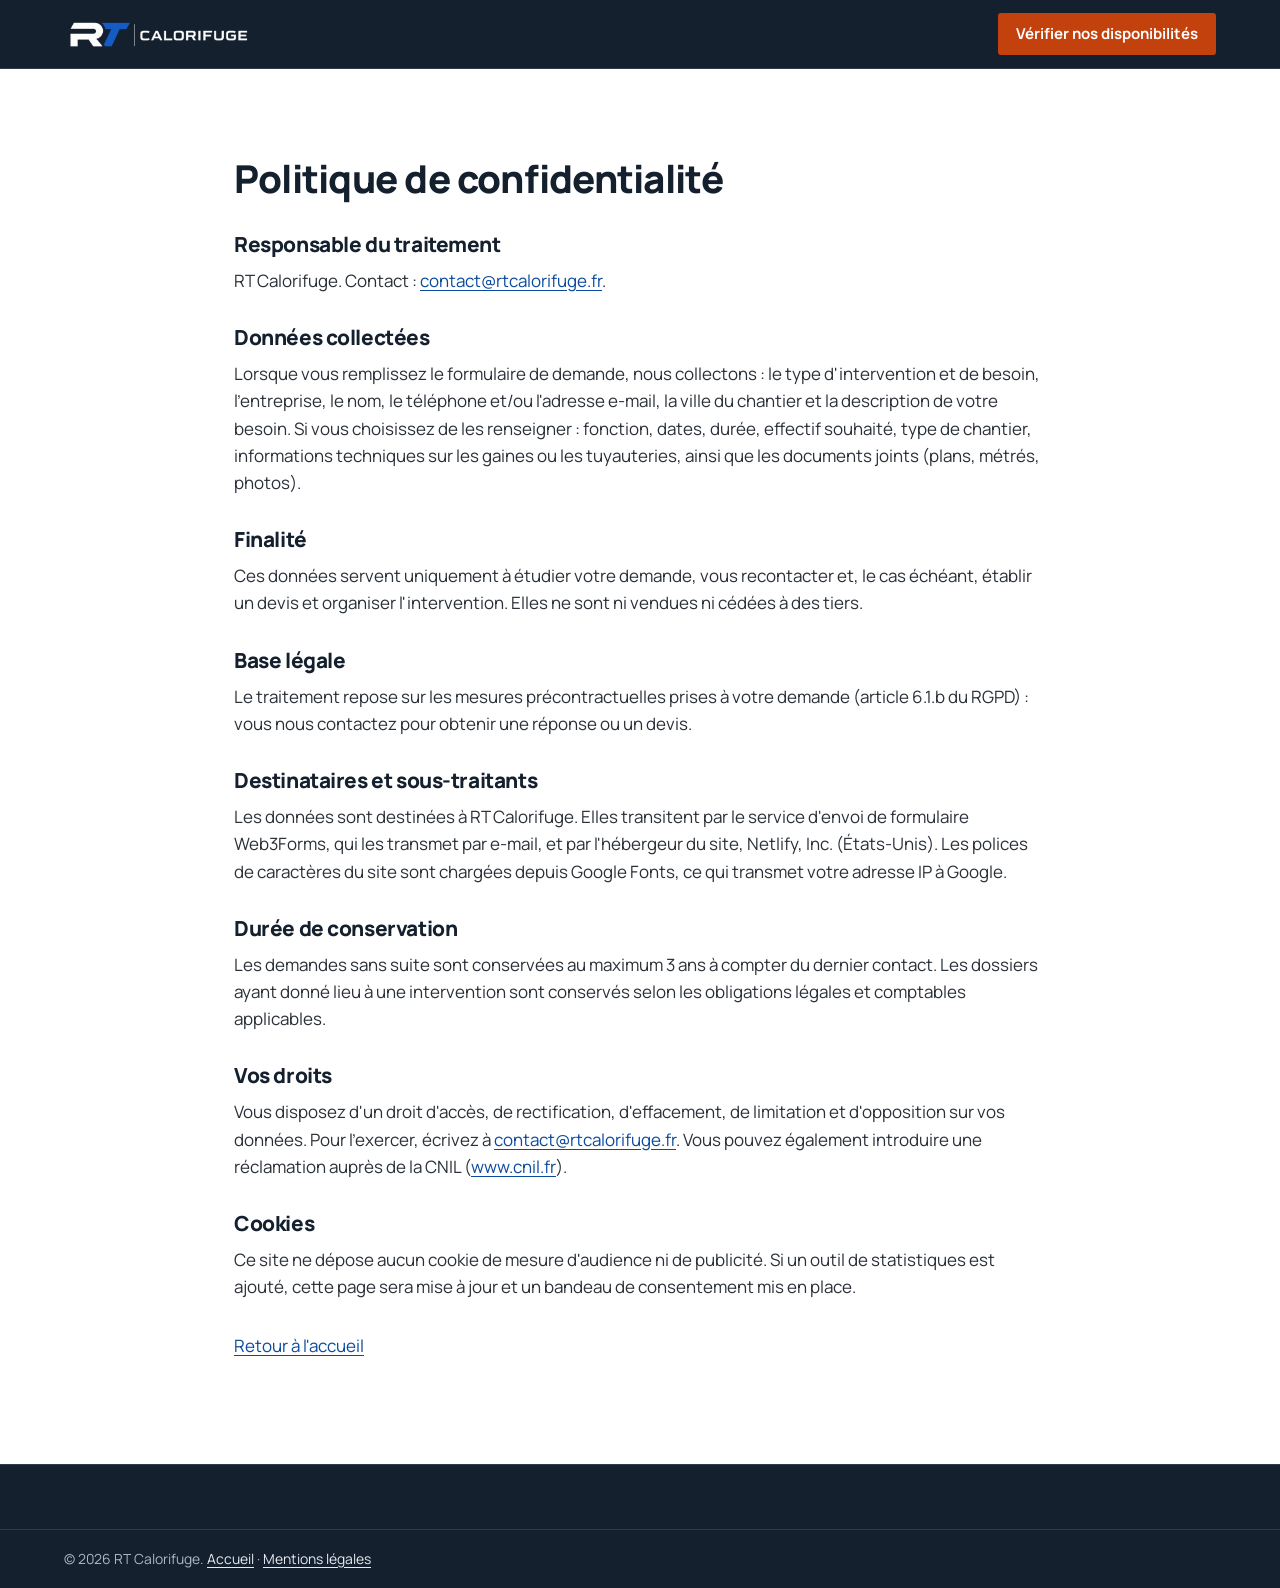
==== rt-calorifuge-site/politique-de-confidentialite.html @ effd4635 "Add files via upload" ====
<!DOCTYPE html>
<html lang="fr">
<head>
<meta charset="utf-8">
<meta name="viewport" content="width=device-width, initial-scale=1">
<title>Politique de confidentialité | RT Calorifuge</title>
<meta name="description" content="Politique de confidentialité du site RT Calorifuge : données collectées via le formulaire de demande, finalité, destinataires, durée de conservation et droits.">
<meta name="robots" content="noindex, follow">
<meta name="theme-color" content="#14202E">
<link rel="canonical" href="https://rtcalorifuge.fr/politique-de-confidentialite">
<link rel="icon" href="assets/favicon-32.png" type="image/png" sizes="32x32">
<link rel="apple-touch-icon" href="assets/apple-touch-icon.png">
<link rel="preconnect" href="https://fonts.googleapis.com">
<link rel="preconnect" href="https://fonts.gstatic.com" crossorigin>
<link rel="stylesheet" href="https://fonts.googleapis.com/css2?family=Manrope:wght@400..800&display=swap">
<link rel="stylesheet" href="css/style.css">
</head>
<body>
<a class="skip-link" href="#contenu">Aller au contenu principal</a>

<header class="header">
  <div class="container header__inner">
    <a class="header__logo" href="/" aria-label="RT Calorifuge — accueil">
      <img src="assets/logo-rt-calorifuge-horizontal-blanc.png" width="600" height="96" alt="RT Calorifuge">
    </a>
    <div class="header__actions" style="margin-left:auto">
      <a class="btn btn--accent btn--sm header__cta" href="/#contact">Vérifier nos disponibilités</a>
    </div>
  </div>
</header>

<main id="contenu" class="legal">
<section class="section">
  <div class="container container--narrow">
    <h1>Politique de confidentialité</h1>

    <h2>Responsable du traitement</h2>
    <p>RT Calorifuge<span data-cfg-wrap="siret" hidden> — SIRET <span data-cfg="siret"></span></span>. Contact : <a href="mailto:contact@rtcalorifuge.fr">contact@rtcalorifuge.fr</a>.</p>

    <h2>Données collectées</h2>
    <p>Lorsque vous remplissez le formulaire de demande, nous collectons : le type d'intervention et de besoin, l'entreprise, le nom, le téléphone et/ou l'adresse e-mail, la ville du chantier et la description de votre besoin. Si vous choisissez de les renseigner : fonction, dates, durée, effectif souhaité, type de chantier, informations techniques sur les gaines ou les tuyauteries, ainsi que les documents joints (plans, métrés, photos).</p>

    <h2>Finalité</h2>
    <p>Ces données servent uniquement à étudier votre demande, vous recontacter et, le cas échéant, établir un devis et organiser l'intervention. Elles ne sont ni vendues ni cédées à des tiers.</p>

    <h2>Base légale</h2>
    <p>Le traitement repose sur les mesures précontractuelles prises à votre demande (article 6.1.b du RGPD) : vous nous contactez pour obtenir une réponse ou un devis.</p>

    <h2>Destinataires et sous-traitants</h2>
    <p>Les données sont destinées à RT Calorifuge. Elles transitent par le service d'envoi de formulaire Web3Forms, qui les transmet par e-mail, et par l'hébergeur du site, Netlify, Inc. (États-Unis). Les polices de caractères du site sont chargées depuis Google Fonts, ce qui transmet votre adresse IP à Google.</p>

    <h2>Durée de conservation</h2>
    <p>Les demandes sans suite sont conservées au maximum 3 ans à compter du dernier contact. Les dossiers ayant donné lieu à une intervention sont conservés selon les obligations légales et comptables applicables.</p>

    <h2>Vos droits</h2>
    <p>Vous disposez d'un droit d'accès, de rectification, d'effacement, de limitation et d'opposition sur vos données. Pour l'exercer, écrivez à <a href="mailto:contact@rtcalorifuge.fr">contact@rtcalorifuge.fr</a>. Vous pouvez également introduire une réclamation auprès de la CNIL (<a href="https://www.cnil.fr" rel="noopener">www.cnil.fr</a>).</p>

    <h2>Cookies</h2>
    <p>Ce site ne dépose aucun cookie de mesure d'audience ni de publicité. Si un outil de statistiques est ajouté, cette page sera mise à jour et un bandeau de consentement mis en place.</p>

    <p style="margin-top:32px"><a href="/">Retour à l'accueil</a></p>
  </div>
</section>
</main>

<footer class="footer">
  <div class="footer__bottom"><div class="container"><p>© <span id="year">2026</span> RT Calorifuge. <a href="/">Accueil</a> · <a href="/mentions-legales">Mentions légales</a></p></div></div>
</footer>

<script src="js/config.js" defer></script>
<script src="js/main.js" defer></script>
</body>
</html>
---- rt-calorifuge-site/css/style.css ----
/* =========================================================================
   RT CALORIFUGE — FEUILLE DE STYLE
   1. Variables
   2. Base
   3. Composants (boutons, titres, CTA, placeholders photo)
   4. En-tête et navigation
   5. Hero
   6. Sections de contenu
   7. Réalisations
   8. Zone d'intervention
   9. FAQ
   10. Contact et formulaire
   11. Pied de page
   12. Pages légales
   13. Media queries
   ========================================================================= */

/* ---------- 1. VARIABLES ------------------------------------------------ */
:root{
  /* Couleurs issues du logo RT Calorifuge */
  --ink:        #14202E;   /* fonds sombres, titres */
  --ink-2:      #1C2B3B;
  --ink-3:      #26384B;
  --text:       #2A3038;   /* texte courant (anthracite du logo) */
  --muted:      #5B6571;
  --line:       #D9DEE4;
  --alu:        #EEF1F4;   /* gris aluminium, sections claires */
  --white:      #FFFFFF;
  --blue:       #0B4A9E;   /* bleu du logo */
  --blue-light: #6FA8F0;   /* bleu lisible sur fond sombre */
  --accent:     #C2410C;   /* orange chantier — réservé aux actions (contraste AA avec le blanc) */
  --accent-hover:#9A3412;
  --error:      #B42318;

  --on-dark:       #E6EBF1;
  --on-dark-muted: #A9B6C4;
  --line-dark:     rgba(255,255,255,.12);

  --maxw: 1200px;
  --maxw-narrow: 860px;
  --radius: 3px;
  --header-h: 68px;

  /* Textures de fond (CSS pur, aucun fichier image) */
  --tex-grid:     linear-gradient(rgba(20,32,46,.035) 1px, transparent 1px),
                  linear-gradient(90deg, rgba(20,32,46,.035) 1px, transparent 1px);
  --tex-grid-dark:linear-gradient(rgba(255,255,255,.028) 1px, transparent 1px),
                  linear-gradient(90deg, rgba(255,255,255,.028) 1px, transparent 1px);
  --tex-perfo:    radial-gradient(circle, rgba(20,32,46,.075) 1px, transparent 1.4px);

  --font: "Manrope", "Segoe UI", system-ui, -apple-system, "Helvetica Neue", Arial, sans-serif;
}

/* ---------- 2. BASE ----------------------------------------------------- */
*,*::before,*::after{box-sizing:border-box}

html{scroll-behavior:smooth; scroll-padding-top:calc(var(--header-h) + 16px); -webkit-text-size-adjust:100%}
@media (prefers-reduced-motion: reduce){
  html{scroll-behavior:auto}
  *,*::before,*::after{animation:none !important; transition:none !important}
}

body{
  margin:0;
  font-family:var(--font);
  font-size:17px;
  line-height:1.6;
  color:var(--text);
  background:var(--white);
  -webkit-font-smoothing:antialiased;
  overflow-x:hidden;
}

img,svg{max-width:100%; height:auto; display:block}
a{color:var(--blue); text-underline-offset:.18em}
a:hover{color:var(--ink)}

h1,h2,h3,h4{margin:0 0 .5em; line-height:1.14; color:var(--ink); letter-spacing:-.02em; text-wrap:balance}
h1{font-size:clamp(2rem, 1.35rem + 2.9vw, 3.35rem); font-weight:800}
h2{font-size:clamp(1.6rem, 1.2rem + 1.7vw, 2.4rem); font-weight:800}
h3{font-size:1.2rem; font-weight:700}
h4{font-size:1.02rem; font-weight:700}
p{margin:0 0 1rem}
ul,ol{margin:0; padding:0; list-style:none}
dl,dd{margin:0}
figure{margin:0}
strong{font-weight:700}

:focus-visible{outline:3px solid var(--blue-light); outline-offset:2px}

.skip-link{
  position:absolute; left:-9999px; top:0; z-index:200;
  background:var(--white); color:var(--ink); padding:.75rem 1.25rem; font-weight:700;
}
.skip-link:focus{left:8px; top:8px}

.container{width:100%; max-width:var(--maxw); margin:0 auto; padding:0 24px}
.container--narrow{max-width:var(--maxw-narrow)}

.nowrap{white-space:nowrap}
.hp{position:absolute !important; left:-9999px; width:1px; height:1px; opacity:0; pointer-events:none}

/* ---------- 3. COMPOSANTS ---------------------------------------------- */
.btn{
  display:inline-flex; align-items:center; justify-content:center; gap:.55rem;
  padding:.85rem 1.4rem; min-height:48px;
  font:inherit; font-size:1rem; font-weight:700; line-height:1.2; text-decoration:none;
  border:2px solid transparent; border-radius:var(--radius);
  cursor:pointer; text-align:center;
  transition:background-color .15s ease, border-color .15s ease, color .15s ease;
}
.btn--accent{background:var(--accent); border-color:var(--accent); color:#fff}
.btn--accent:hover{background:var(--accent-hover); border-color:var(--accent-hover); color:#fff}
.btn--ghost{background:transparent; color:#fff; border-color:rgba(255,255,255,.55)}
.btn--ghost:hover{background:rgba(255,255,255,.1); border-color:#fff; color:#fff}
.btn--sm{padding:.55rem 1rem; min-height:42px; font-size:.94rem}
.btn--lg{padding:1rem 1.6rem; min-height:56px; font-size:1.05rem}
.btn--block{width:100%}
.btn[disabled]{opacity:.7; cursor:progress}

.section{padding:88px 0}
/* Sections blanches : quadrillage de plan technique */
.section:not(.section--alu):not(.section--dark){
  background-color:var(--white); background-image:var(--tex-grid);
  background-size:40px 40px; background-position:center top;
}
/* Sections gris alu : tôle perforée */
.section--alu{background-color:var(--alu); background-image:var(--tex-perfo); background-size:14px 14px; background-position:center top}
/* Sections sombres : quadrillage clair */
.section--dark{background-color:var(--ink); background-image:var(--tex-grid-dark); background-size:40px 40px; background-position:center top; color:var(--on-dark)}
.section--dark h2,.section--dark h3,.section--dark h4{color:#fff}
.section--dark .lead{color:var(--on-dark-muted)}

.section__head{max-width:760px; margin:0 0 48px}
.lead{font-size:1.14rem; color:var(--muted); margin:0}



/* ---------- 4. EN-TÊTE -------------------------------------------------- */
.header{
  position:sticky; top:0; z-index:100;
  background:var(--ink); border-bottom:1px solid var(--line-dark);
}
.header__inner{display:flex; align-items:center; gap:28px; min-height:var(--header-h)}
.header__logo{flex:0 0 auto; display:block}
.header__logo img{width:188px; height:auto; mix-blend-mode:screen}  /* supprime le fond noir du logo */

.nav{margin-left:auto; display:flex; align-items:center}
.nav__list{display:flex; gap:24px}
.nav__list a{
  display:inline-block; padding:8px 0;
  color:var(--on-dark); font-weight:600; font-size:.96rem; text-decoration:none;
  border-bottom:2px solid transparent;
}
.nav__list a:hover{color:#fff; border-bottom-color:var(--blue-light)}
.nav__cta{display:none}

.header__actions{display:flex; align-items:center; gap:16px}
.header__tel{
  position:relative; display:inline-flex; align-items:center; gap:8px;
  padding:8px 12px; margin:0 -12px; border-radius:var(--radius);
  color:#fff; font-weight:700; white-space:nowrap; text-decoration:none;
  transition:background-color .2s ease, color .2s ease;
}
.header__tel svg{color:var(--blue-light); transform-origin:50% 50%; transition:color .2s ease}
.header__tel span{
  background:linear-gradient(currentColor, currentColor) 0 100% / 0 2px no-repeat;
  padding-bottom:2px; transition:background-size .25s ease;
}
.header__tel:hover,.header__tel:focus-visible{background:rgba(111,168,240,.14); color:#fff}
.header__tel:hover svg,.header__tel:focus-visible svg{color:#fff; animation:tel-ring .6s ease-in-out}
.header__tel:hover span,.header__tel:focus-visible span{background-size:100% 2px}
@keyframes tel-ring{
  0%,100%{transform:rotate(0)}
  15%{transform:rotate(-18deg)} 30%{transform:rotate(16deg)}
  45%{transform:rotate(-12deg)} 60%{transform:rotate(8deg)} 75%{transform:rotate(-4deg)}
}

.burger{
  display:none; width:46px; height:46px; padding:12px 11px;
  background:transparent; border:1.5px solid var(--line-dark); border-radius:var(--radius); cursor:pointer;
}
.burger span{display:block; height:2px; background:#fff; margin:4px 0; border-radius:2px; transition:transform .2s ease, opacity .2s ease}
.burger[aria-expanded="true"] span:nth-child(1){transform:translateY(6px) rotate(45deg)}
.burger[aria-expanded="true"] span:nth-child(2){opacity:0}
.burger[aria-expanded="true"] span:nth-child(3){transform:translateY(-6px) rotate(-45deg)}

/* ---------- 5. HERO ----------------------------------------------------- */
.hero{background-color:var(--ink); background-image:var(--tex-grid-dark); background-size:40px 40px; background-position:center top; color:var(--on-dark)}
.hero__grid{
  display:grid; grid-template-columns:minmax(0,1.25fr) minmax(0,.75fr); gap:64px; align-items:center;
  padding-top:72px; padding-bottom:72px;
}
.hero h1{color:#fff; margin-bottom:1rem; max-width:18ch}
.hero__h2{color:var(--blue-light); font-size:clamp(1.15rem, 1rem + .6vw, 1.45rem); font-weight:700; line-height:1.35; letter-spacing:-.01em; max-width:34ch; margin-bottom:2rem}
.hero__cta{display:flex; flex-wrap:wrap; gap:12px; margin-bottom:1.4rem}

.hero__media{position:relative}
.hero__media img{
  width:100%; aspect-ratio:3/4; object-fit:cover; object-position:50% 40%;
  border:1px solid var(--line-dark);
}
.hero__media figcaption{margin-top:.9rem; font-size:.88rem; line-height:1.55; color:var(--on-dark-muted)}

.keyfacts{background:var(--ink-2); border-top:1px solid var(--line-dark)}
.keyfacts__list{display:grid; grid-template-columns:repeat(4,1fr)}
.keyfacts__list li{padding:22px 24px; border-left:1px solid var(--line-dark)}
.keyfacts__list li:first-child{border-left:0; padding-left:0}
.keyfacts__list strong{display:block; color:#fff; font-size:1.05rem}
.keyfacts__list span{display:block; color:var(--on-dark-muted); font-size:.92rem}

/* ---------- 6. SECTIONS ------------------------------------------------- */
/* Situations */
.situations{display:grid; grid-template-columns:repeat(3,1fr); gap:0 40px}
.situations li{padding:22px 0 26px; border-top:1px solid var(--line)}
.situations h3{font-size:1.1rem; margin-bottom:.35rem}
.situations p{margin:0; color:var(--muted)}

#services .section__head{margin-bottom:36px}
/* Services : 2 tuiles photo plein cadre, contenu posé en bas sur un dégradé sombre */
.svc-grid{display:grid; grid-template-columns:repeat(2, minmax(0,1fr)); gap:28px}
.svc-tile{
  position:relative; isolation:isolate; overflow:hidden;
  display:flex; flex-direction:column; justify-content:flex-end; min-height:680px;
  border-radius:6px; color:#fff;
  /* fond neutre affiché si la photo est absente */
  background:var(--ink) repeating-linear-gradient(135deg, rgba(255,255,255,.035) 0 2px, transparent 2px 14px);
  transition:transform .35s cubic-bezier(.2,.7,.2,1), box-shadow .35s cubic-bezier(.2,.7,.2,1);
}
.svc-tile__img{
  position:absolute; inset:0; z-index:-2; width:100%; height:100%;
  object-fit:cover; object-position:50% 30%;
  transition:transform .7s cubic-bezier(.2,.7,.2,1);
}
.svc-tile__img--tuyauteries{object-position:50% 0%}
.svc-tile::after{
  content:""; position:absolute; inset:0; z-index:-1;
  background:linear-gradient(to top, rgba(20,32,46,.97) 0%, rgba(20,32,46,.9) 44%, rgba(20,32,46,.3) 64%, rgba(20,32,46,0) 86%);
}

.svc-tile__tag{
  position:absolute; top:24px; left:24px; margin:0;
  display:inline-flex; align-items:center; gap:10px; padding:7px 12px 7px 0;
  background:rgba(20,32,46,.82); border-radius:3px;
  font-size:.78rem; font-weight:700; letter-spacing:.1em; text-transform:uppercase; color:#fff;
}
.svc-tile__tag span{
  display:grid; place-items:center; align-self:stretch; margin:-7px 0; padding:0 10px;
  background:var(--accent); border-radius:3px 0 0 3px; letter-spacing:.02em;
}

.svc-tile__body{padding:0 36px 34px}
.svc-tile h3{color:#fff; font-size:clamp(1.45rem, 1.2rem + .8vw, 1.85rem); font-weight:800; line-height:1.15; margin-bottom:.45em}
.svc-tile__text{color:#CBD5DF; line-height:1.55; max-width:46ch; margin-bottom:20px}

.svc-tile__facts{margin-bottom:26px; border-top:1px solid rgba(255,255,255,.22)}
.svc-tile__facts li{
  display:flex; align-items:baseline; gap:12px; padding:10px 0;
  border-bottom:1px solid rgba(255,255,255,.12); font-weight:600; line-height:1.35;
}
.svc-tile__facts li::before{content:""; flex:0 0 auto; width:10px; height:2px; background:var(--accent); transform:translateY(-4px)}

.svc-tile__cta{
  align-self:flex-start; display:inline-flex; align-items:center; gap:10px; min-height:46px; padding:.7rem 1.15rem;
  border:1.5px solid rgba(255,255,255,.55); border-radius:3px;
  font-weight:600; color:#fff; text-decoration:none;
  transition:background-color .25s ease, border-color .25s ease;
}
.svc-tile__cta svg{transition:transform .3s cubic-bezier(.2,.7,.2,1)}
.svc-tile__cta:hover,.svc-tile__cta:focus-visible{background:var(--accent); border-color:var(--accent); color:#fff}
.svc-tile__cta:focus-visible{outline-offset:3px}

@media (hover:hover){
  .svc-tile:hover{transform:translateY(-4px); box-shadow:0 18px 40px rgba(20,32,46,.22)}
  .svc-tile:hover .svc-tile__img{transform:scale(1.05)}
  .svc-tile:hover .svc-tile__cta svg{transform:translateX(4px)}
}
@media (prefers-reduced-motion: reduce){
  .svc-tile,.svc-tile__img,.svc-tile__cta,.svc-tile__cta svg{transition:none; transform:none !important}
}

/* Modes d'intervention */
.modes{display:grid; grid-template-columns:repeat(3,1fr); gap:24px}
.mode{
  display:flex; flex-direction:column;
  padding:28px 26px; background:var(--white);
  border:1px solid var(--line); border-top:4px solid var(--blue);
}
.mode h3{font-size:1.25rem}
.mode p{color:var(--muted)}
.mode__fit{margin:auto 0 0; padding-top:14px; border-top:1px solid var(--line); font-size:.95rem}
.mode__fit span{font-weight:700; color:var(--ink)}

.sites{margin-top:64px}
.sites__title{font-size:1.35rem; margin-bottom:20px}
.sites__grid{display:grid; grid-template-columns:repeat(3,1fr); gap:24px 40px}
.sites__grid > div{padding-top:16px; border-top:2px solid var(--ink)}
.sites__grid p{margin:0; color:var(--muted)}

/* Pourquoi RT */
.why{display:grid; grid-template-columns:minmax(0,.85fr) minmax(0,1.15fr); gap:64px; align-items:start}
.why__head .lead{margin-bottom:0}
.commitments{display:grid; grid-template-columns:1fr 1fr; gap:0 40px}
.commitments > div{padding:20px 0 22px; border-top:1px solid var(--line-dark)}
.commitments dt{color:#fff; font-weight:700; font-size:1.08rem; margin-bottom:.3rem}
.commitments dd{color:var(--on-dark-muted)}
.quote{margin:32px 0 0; padding-left:20px; border-left:3px solid var(--blue-light)}
.quote footer{color:var(--on-dark-muted); font-size:.92rem}

/* ---------- 7. RÉALISATIONS -------------------------------------------- */
.carousel__track{
  display:flex; gap:16px; overflow-x:auto; overscroll-behavior-x:contain;
  scroll-snap-type:x mandatory; scroll-behavior:smooth;
  padding-bottom:14px; scrollbar-width:thin; scrollbar-color:#9AA6B3 transparent;
}
.carousel__track:focus-visible{outline-offset:6px}
.slide{flex:0 0 auto; width:min-content; margin:0; scroll-snap-align:start}
.slide img{height:440px; width:auto; max-width:min(82vw, 600px); object-fit:cover; background:var(--line)}
.slide figcaption{margin-top:10px; font-size:.92rem; color:var(--text); line-height:1.45}
.carousel__nav{display:flex; align-items:center; gap:16px; margin-top:12px}
.carousel__btn{
  display:grid; place-items:center; width:48px; height:48px; padding:0;
  background:var(--white); color:var(--ink); border:1.5px solid #B8C1CB; border-radius:var(--radius); cursor:pointer;
  transition:background-color .15s ease, color .15s ease, border-color .15s ease;
}
.carousel__btn:hover:not(:disabled){background:var(--ink); border-color:var(--ink); color:#fff}
.carousel__btn:disabled{opacity:.4; cursor:default}
.carousel__count{margin:0; min-width:4.5ch; text-align:center; font-weight:700; color:var(--ink); font-variant-numeric:tabular-nums}

/* ---------- 8. ZONE D'INTERVENTION ------------------------------------- */
.zone{display:grid; grid-template-columns:minmax(0,1.1fr) minmax(0,.9fr); gap:64px; align-items:center}
.zone__text .lead{margin-bottom:28px}
.zone__list{margin-bottom:32px; border-top:2px solid var(--ink)}
.zone__list > div{padding:14px 0; border-bottom:1px solid var(--line)}
.zone__list dt{font-weight:700; color:var(--ink)}
.zone__list dd{color:var(--muted)}
.zone__map svg{width:100%; max-width:440px; margin:0 auto}
.fm__france{fill:#E4E9EF; stroke:#C4CCD5; stroke-width:1.2; stroke-linejoin:round}
.fm__dep{fill:rgba(11,74,158,.55); stroke:#fff; stroke-width:.8; stroke-linejoin:round}
.fm__paris{fill:var(--muted)}
.fm__lille{fill:var(--accent); stroke:#fff; stroke-width:2}
.fm__pulse{fill:var(--accent); opacity:.35; transform-origin:center; transform-box:fill-box; animation:fm-pulse 2.4s ease-out infinite}
@keyframes fm-pulse{0%{transform:scale(1); opacity:.45} 100%{transform:scale(3); opacity:0}}
.fm__city{font-family:var(--font); font-size:12px; fill:var(--muted); paint-order:stroke; stroke:#fff; stroke-width:3px; stroke-linejoin:round}
.fm__city--main{font-size:15px; font-weight:800; fill:var(--ink)}
.fm__region{font-family:var(--font); font-size:13px; font-weight:700; fill:var(--blue); paint-order:stroke; stroke:#fff; stroke-width:3px}
.zm__legend{display:grid; gap:8px; max-width:480px; margin:18px auto 0; font-size:.95rem}
.zm__legend li{display:flex; align-items:center; gap:10px}
.zm__key{flex:0 0 auto; width:18px; height:18px; background:#E4E9EF; border:1.5px solid #C4CCD5}
.zm__key--nord{background:rgba(11,74,158,.55); border-color:var(--blue)}
.zm__key--mel{border-radius:50%; background:var(--accent); border-color:#fff; box-shadow:0 0 0 1.5px var(--accent)}
.zone__map figcaption{text-align:center; font-size:.85rem; color:var(--muted); margin-top:12px}

/* ---------- 9. FAQ ------------------------------------------------------ */
.faq{border-top:2px solid var(--ink)}
.faq__item{border-bottom:1px solid var(--line)}
.faq__item summary{
  list-style:none; cursor:pointer; position:relative;
  padding:20px 48px 20px 0;
  font-weight:700; font-size:1.06rem; color:var(--ink);
}
.faq__item summary::-webkit-details-marker{display:none}
.faq__item summary::before,
.faq__item summary::after{
  content:""; position:absolute; right:10px; top:50%;
  width:14px; height:2px; background:var(--blue); transition:transform .2s ease;
}
.faq__item summary::after{transform:rotate(90deg)}
.faq__item[open] summary::after{transform:rotate(0)}
.faq__item summary:hover{color:var(--blue)}
.faq__body{padding:0 48px 22px 0}
.faq__body p{margin:0; color:var(--text)}

/* ---------- 10. CONTACT ET FORMULAIRE ----------------------------------- */
.contact{display:grid; grid-template-columns:minmax(0,.8fr) minmax(0,1.2fr); gap:56px; align-items:start}
.contact__aside .lead{margin-bottom:28px}

.contact-direct{display:grid; gap:1px; background:var(--line-dark); border:1px solid var(--line-dark); margin-bottom:36px}
.contact-direct a{display:block; padding:16px 20px; background:var(--ink-2); color:#fff; text-decoration:none}
.contact-direct a:hover{background:var(--ink-3)}
.contact-direct span{display:block; font-size:.88rem; color:var(--on-dark-muted)}
.contact-direct strong{font-size:1.15rem; word-break:break-word}

.next{margin-bottom:32px}
.next h3{font-size:1.08rem; margin-bottom:.8rem}
.steps{counter-reset:step}
.steps li{
  counter-increment:step; position:relative;
  padding:0 0 14px 42px; color:var(--on-dark-muted);
}
.steps li::before{
  content:counter(step); position:absolute; left:0; top:-1px;
  width:28px; height:28px; display:grid; place-items:center;
  border:1.5px solid var(--blue-light); border-radius:50%;
  font-weight:700; font-size:.9rem; color:#fff;
}
.steps strong{color:#fff}
.infolist{display:flex; flex-wrap:wrap; gap:8px}
.infolist li{padding:.35rem .75rem; border:1px solid var(--line-dark); color:var(--on-dark); font-size:.92rem}

.form{background:var(--white); color:var(--text); padding:32px; border-top:4px solid var(--accent)}
.form__block{border:0; padding:0; margin:0 0 24px; min-width:0}
.form__block legend,.form__sub legend{padding:0; margin-bottom:12px; font-weight:700; color:var(--ink); font-size:1.02rem}
.req{color:var(--accent)}
.opt{font-weight:400; color:var(--muted); font-size:.88rem}

.grid-2{display:grid; grid-template-columns:minmax(0,1fr) minmax(0,1fr); gap:0 20px}
.field{margin:0 0 18px; display:flex; flex-direction:column; min-width:0}
.field--full{grid-column:1 / -1}
.field label{font-weight:600; font-size:.95rem; margin-bottom:.35rem; color:var(--ink)}

.field input[type="text"],.field input[type="tel"],.field input[type="email"],
.field input[type="date"],.field select,.field textarea{
  font:inherit; font-size:1rem; color:var(--ink);
  width:100%; min-height:50px; padding:.75rem .9rem;
  background:#fff; border:1.5px solid #B8C1CB; border-radius:var(--radius);
  transition:border-color .15s ease, box-shadow .15s ease;
}
.field textarea{min-height:96px; resize:vertical}
.field input::placeholder,.field textarea::placeholder{color:#7C8792}
.field input:focus,.field select:focus,.field textarea:focus{border-color:var(--blue); outline:none; box-shadow:0 0 0 3px rgba(11,74,158,.18)}
.field input[type="file"]{width:100%; max-width:100%; font:inherit; font-size:.95rem; padding:.7rem; border:1.5px dashed #B8C1CB; border-radius:var(--radius); background:var(--alu)}
.hint{font-size:.88rem; color:var(--muted); margin:-6px 0 14px}
.field .hint{margin:.35rem 0 0}

.field.is-invalid input,.field.is-invalid select,.field.is-invalid textarea{border-color:var(--error); background:#FEF6F5}
.err{display:none; color:var(--error); font-size:.88rem; font-weight:600; margin-top:.35rem}
.err:not(:empty){display:block}

.chips{display:flex; flex-wrap:wrap; gap:8px}
.chip{position:relative; cursor:pointer}
.chip input{position:absolute; opacity:0; width:1px; height:1px}
.chip span{
  display:inline-flex; align-items:center; min-height:46px; padding:.55rem 1rem;
  border:1.5px solid #B8C1CB; border-radius:var(--radius);
  font-weight:600; font-size:.96rem; background:#fff; color:var(--text);
  transition:background-color .15s ease, border-color .15s ease;
}
.chip:hover span{border-color:var(--blue)}
.chip input:checked + span{background:var(--ink); border-color:var(--ink); color:#fff}
.chip input:focus-visible + span{outline:3px solid var(--blue-light); outline-offset:2px}
.form__block.is-invalid .chip span{border-color:var(--error)}

.more{margin:4px 0 22px; border:1.5px solid var(--line); border-radius:var(--radius)}
.more summary{
  list-style:none; cursor:pointer; position:relative;
  padding:14px 48px 14px 16px; font-weight:700; color:var(--ink);
}
.more summary::-webkit-details-marker{display:none}
.more summary::before,.more summary::after{
  content:""; position:absolute; right:18px; top:50%; width:14px; height:2px; background:var(--blue);
}
.more summary::after{transform:rotate(90deg); transition:transform .2s ease}
.more[open] summary::after{transform:rotate(0)}
.more[open] summary{border-bottom:1px solid var(--line)}
.more__body{padding:18px 16px 4px}
.more__hint{font-size:.92rem; color:var(--muted); margin:0 0 18px}
.form__sub{border:0; padding:0; margin:0 0 10px; min-width:0}
.form__sub[hidden]{display:none}


.form__reassure{text-align:center; font-size:.9rem; color:var(--muted); margin:.75rem 0 0}
.form__status{margin:1rem 0 0; font-weight:600; text-align:center}
.form__status:empty{display:none}
.form__status.is-error{color:var(--error)}

.form__success{background:#fff; color:var(--text); padding:44px 32px; text-align:center; border-top:4px solid var(--accent)}
.form__success h3{font-size:1.5rem; color:var(--ink)}
.form__success p{color:var(--muted); margin-bottom:.5rem}

/* ---------- 11. PIED DE PAGE -------------------------------------------- */
.footer{background:var(--ink); color:var(--on-dark-muted); padding:64px 0 0; font-size:.95rem; border-top:1px solid var(--line-dark)}
.footer__inner{display:grid; grid-template-columns:1.5fr 1fr 1fr .8fr; gap:40px; padding-bottom:48px}
.footer__logo{width:200px; margin-bottom:18px; mix-blend-mode:screen}
.footer__brand p{max-width:44ch}
.footer__col h2{font-size:1rem; color:#fff; margin-bottom:1rem}
.footer__list li{margin-bottom:.55rem; word-break:break-word}
.footer__list li[hidden]{display:none}
.footer__list a{color:var(--on-dark); text-decoration:none}
.footer__list a:hover{color:#fff; text-decoration:underline}
.footer__bottom{border-top:1px solid var(--line-dark); padding:18px 0}
.footer__bottom p{margin:0; font-size:.87rem}
.footer__bottom a{color:var(--on-dark)}

/* ---------- 12. PAGES LÉGALES ------------------------------------------- */
.legal .section:not(.section--alu):not(.section--dark){background-image:none}
.legal h1{font-size:clamp(1.8rem, 1.4rem + 1.6vw, 2.4rem)}
.legal h2{font-size:1.3rem; margin-top:2rem}
.legal .todo{display:none}

/* ---------- 13. MEDIA QUERIES ------------------------------------------- */
@media (max-width:1320px){
  .header__tel span{display:none}
  .header__tel{width:44px; height:44px; padding:0; margin:0; justify-content:center; border:1.5px solid var(--line-dark); border-radius:var(--radius)}
}

@media (max-width:1180px){
  .burger{display:block}
  .nav{
    position:fixed; left:0; right:0; top:var(--header-h);
    flex-direction:column; align-items:stretch;
    background:var(--ink); border-bottom:1px solid var(--line-dark);
    padding:8px 24px 24px; margin:0;
    max-height:calc(100vh - var(--header-h)); overflow-y:auto;
    display:none;
  }
  .nav.is-open{display:flex}
  .header__actions{margin-left:auto}
  .nav__list{flex-direction:column; gap:0}
  .nav__list li{border-bottom:1px solid var(--line-dark)}
  .nav__list a{display:block; padding:15px 0; font-size:1.06rem; border-bottom:0}
  .nav__cta{display:flex; margin-top:20px}

  .footer__inner{grid-template-columns:1fr 1fr}
}

@media (max-width:960px){
  .section{padding:64px 0}
  .hero__grid{grid-template-columns:minmax(0,1fr); gap:36px; padding-top:48px; padding-bottom:48px}
  .hero h1{max-width:none}
  .hero__media img{aspect-ratio:4/3; object-position:50% 8%}
  .keyfacts__list{grid-template-columns:1fr 1fr}
  .keyfacts__list li{padding:18px 20px 18px 0; border-left:0; border-top:1px solid var(--line-dark)}
  .keyfacts__list li:nth-child(-n+2){border-top:0}
  .keyfacts__list li:nth-child(even){padding-left:20px; border-left:1px solid var(--line-dark)}

  .situations{grid-template-columns:1fr 1fr}
  .svc-grid{grid-template-columns:minmax(0,1fr); gap:24px; max-width:720px}
  .svc-tile{min-height:560px}
  .modes{grid-template-columns:1fr}
  .sites__grid{grid-template-columns:1fr}
  .why{grid-template-columns:minmax(0,1fr); gap:32px}
  .zone{grid-template-columns:minmax(0,1fr); gap:32px}
  .contact{grid-template-columns:minmax(0,1fr); gap:36px}
}

@media (max-width:640px){
  body{font-size:16px}
  .container{padding:0 16px}
  .section{padding:52px 0}
  .section__head{margin-bottom:32px}
  .lead{font-size:1.06rem}
  .header__cta{display:none}
  .header__inner{gap:12px}
  .header__logo img{width:150px}
  .nav{padding:8px 16px 20px}

  .hero__grid{padding-top:40px; padding-bottom:44px}
  .hero h1{margin-bottom:1.1rem}
    .hero__media figcaption{margin-top:12px; padding:0 2px; line-height:1.6}
  .hero__cta .btn{width:100%}
  .keyfacts__list{grid-template-columns:1fr}
  .keyfacts__list li,
  .keyfacts__list li:nth-child(even){padding:14px 0; border-left:0; border-top:1px solid var(--line-dark)}
  .keyfacts__list li:first-child{border-top:0}

  .situations{grid-template-columns:1fr}
  .svc-grid{gap:20px}
  /* Téléphone : photo au-dessus, texte en dessous (lisibilité) */
  .svc-tile{min-height:0; background:var(--ink)}
  .svc-tile::after{display:none}
  .svc-tile__img,.svc-tile__img--tuyauteries{position:relative; z-index:0; height:auto; aspect-ratio:3/2; object-position:50% 25%}
  .svc-tile__tag{top:14px; left:14px}
  .svc-tile__body{padding:20px 18px 22px}
  .svc-tile h3{font-size:1.35rem}
  .svc-tile__text{font-size:.98rem; margin-bottom:16px}
  .svc-tile__facts{margin-bottom:20px}
  .svc-tile__facts li{padding:9px 0; font-size:.97rem}
  .svc-tile__cta{width:100%; justify-content:center; padding:.7rem .9rem; font-size:.95rem; text-align:center}
  .commitments{grid-template-columns:1fr}
  .slide img{height:360px}
  .zm__legend{font-size:.92rem}
  .zone__text .btn{width:100%}
  .faq__body{padding-right:0}

  .form{padding:22px 16px}
  .grid-2{grid-template-columns:minmax(0,1fr)}
  .more__body{padding:16px 12px 2px}
  .footer__inner{grid-template-columns:1fr; gap:32px}
}

@media print{
  .header,.carousel__nav,.hero__cta,.form{display:none}
  body{color:#000}
  .section--dark,.hero,.footer{background:#fff; color:#000}
}
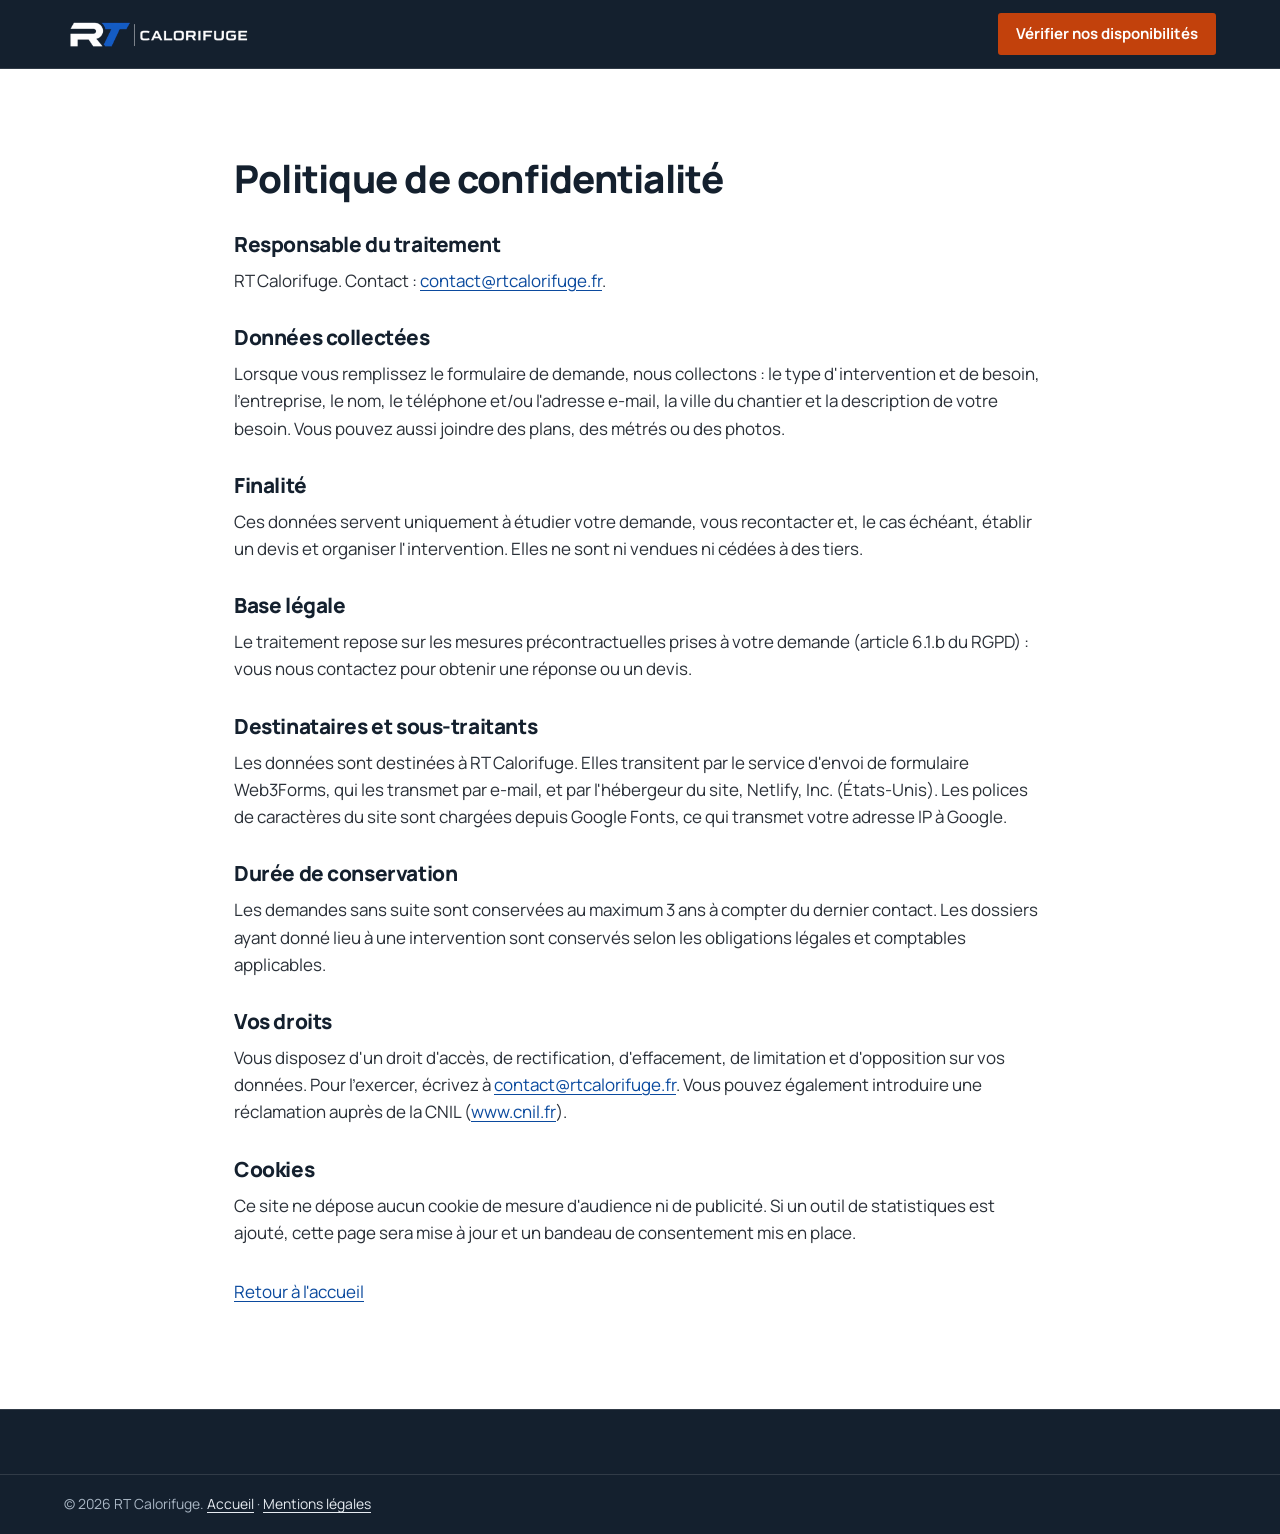
==== commit 3edba932: "Retire le bloc de précisions facultatives du formulaire" ====
--- a/rt-calorifuge-site/politique-de-confidentialite.html
+++ b/rt-calorifuge-site/politique-de-confidentialite.html
@@ -38,7 +38,7 @@
     <p>RT Calorifuge<span data-cfg-wrap="siret" hidden> — SIRET <span data-cfg="siret"></span></span>. Contact : <a href="mailto:contact@rtcalorifuge.fr">contact@rtcalorifuge.fr</a>.</p>
 
     <h2>Données collectées</h2>
-    <p>Lorsque vous remplissez le formulaire de demande, nous collectons : le type d'intervention et de besoin, l'entreprise, le nom, le téléphone et/ou l'adresse e-mail, la ville du chantier et la description de votre besoin. Si vous choisissez de les renseigner : fonction, dates, durée, effectif souhaité, type de chantier, informations techniques sur les gaines ou les tuyauteries, ainsi que les documents joints (plans, métrés, photos).</p>
+    <p>Lorsque vous remplissez le formulaire de demande, nous collectons : le type d'intervention et de besoin, l'entreprise, le nom, le téléphone et/ou l'adresse e-mail, la ville du chantier et la description de votre besoin. Vous pouvez aussi joindre des plans, des métrés ou des photos.</p>
 
     <h2>Finalité</h2>
     <p>Ces données servent uniquement à étudier votre demande, vous recontacter et, le cas échéant, établir un devis et organiser l'intervention. Elles ne sont ni vendues ni cédées à des tiers.</p>
--- a/rt-calorifuge-site/css/style.css
+++ b/rt-calorifuge-site/css/style.css
@@ -186,28 +186,98 @@
 .burger[aria-expanded="true"] span:nth-child(3){transform:translateY(-6px) rotate(-45deg)}
 
 /* ---------- 5. HERO ----------------------------------------------------- */
-.hero{background-color:var(--ink); background-image:var(--tex-grid-dark); background-size:40px 40px; background-position:center top; color:var(--on-dark)}
+.hero{
+  position:relative; isolation:isolate; overflow:hidden;
+  background-color:var(--ink); color:var(--on-dark);
+  background-image:
+    radial-gradient(ellipse 60% 70% at 78% 45%, rgba(111,168,240,.16), transparent 70%),
+    radial-gradient(ellipse 40% 50% at 8% 100%, rgba(194,65,12,.14), transparent 70%),
+    var(--tex-grid-dark);
+  background-size:auto, auto, 40px 40px, 40px 40px;
+  background-position:center, center, center top, center top;
+}
+/* Ligne de réseau stylisée en fond (gaine qui traverse la section) */
+.hero::before{
+  content:""; position:absolute; z-index:-1; left:-10%; right:-10%; top:62%; height:120px;
+  border-top:1px solid rgba(111,168,240,.14); border-bottom:1px solid rgba(111,168,240,.14);
+  background:repeating-linear-gradient(90deg, transparent 0 58px, rgba(111,168,240,.1) 58px 60px);
+  transform:rotate(-8deg); pointer-events:none;
+}
 .hero__grid{
-  display:grid; grid-template-columns:minmax(0,1.25fr) minmax(0,.75fr); gap:64px; align-items:center;
-  padding-top:72px; padding-bottom:72px;
-}
-.hero h1{color:#fff; margin-bottom:1rem; max-width:18ch}
-.hero__h2{color:var(--blue-light); font-size:clamp(1.15rem, 1rem + .6vw, 1.45rem); font-weight:700; line-height:1.35; letter-spacing:-.01em; max-width:34ch; margin-bottom:2rem}
-.hero__cta{display:flex; flex-wrap:wrap; gap:12px; margin-bottom:1.4rem}
-
-.hero__media{position:relative}
-.hero__media img{
-  width:100%; aspect-ratio:3/4; object-fit:cover; object-position:50% 40%;
-  border:1px solid var(--line-dark);
-}
-.hero__media figcaption{margin-top:.9rem; font-size:.88rem; line-height:1.55; color:var(--on-dark-muted)}
-
-.keyfacts{background:var(--ink-2); border-top:1px solid var(--line-dark)}
+  display:grid; grid-template-columns:minmax(0,1.1fr) minmax(0,.9fr); gap:72px; align-items:center;
+  padding-top:88px; padding-bottom:96px;
+}
+
+.hero__eyebrow{
+  display:inline-flex; align-items:center; gap:12px; margin:0 0 1.4rem;
+  font-size:.82rem; font-weight:700; letter-spacing:.14em; text-transform:uppercase; color:var(--on-dark);
+}
+.hero__eyebrow-bar{width:36px; height:3px; background:var(--accent)}
+
+.hero h1{color:#fff; margin-bottom:1.25rem; max-width:17ch; font-size:clamp(2.2rem, 1.3rem + 3.4vw, 3.9rem); line-height:1.06; letter-spacing:-.03em}
+.hero__hl{
+  position:relative; white-space:nowrap;
+  background:linear-gradient(transparent 76%, rgba(194,65,12,.9) 76%, rgba(194,65,12,.9) 92%, transparent 92%);
+  padding:0 .06em; margin:0 -.06em;
+}
+.hero__h2{
+  color:#C9D4E0; font-size:clamp(1.1rem, 1rem + .5vw, 1.35rem); font-weight:600; line-height:1.45; letter-spacing:-.005em;
+  max-width:36ch; margin-bottom:2.2rem; padding-left:18px; border-left:3px solid var(--blue-light);
+}
+.hero__h2 .nowrap{color:#fff}
+.hero__cta{display:flex; flex-wrap:wrap; gap:12px}
+.hero__cta .btn--accent{box-shadow:0 10px 28px -8px rgba(194,65,12,.65)}
+
+/* Composition photo : grande photo + vignette en décalé + pastille */
+.hero__media{position:relative; padding:0 0 56px 56px}
+.hero__photo{margin:0; position:relative}
+.hero__photo img{width:100%; height:100%; object-fit:cover}
+.hero__photo--main{
+  aspect-ratio:4/5; border-radius:6px; overflow:hidden;
+  box-shadow:0 30px 60px -20px rgba(0,0,0,.6);
+}
+.hero__photo--main img{object-position:50% 70%}
+/* cadre technique décalé */
+.hero__media::before{
+  content:""; position:absolute; top:-18px; right:-18px; width:62%; height:58%;
+  border-top:2px solid var(--accent); border-right:2px solid var(--accent); border-radius:0 8px 0 0;
+}
+.hero__photo--main figcaption{
+  position:absolute; left:16px; top:16px; padding:6px 12px; border-radius:3px;
+  background:rgba(20,32,46,.82); backdrop-filter:blur(4px);
+  font-size:.78rem; font-weight:700; letter-spacing:.04em; color:#fff;
+}
+.hero__photo--sub{
+  position:absolute; left:0; bottom:0; width:40%; aspect-ratio:3/4;
+  border-radius:6px; overflow:hidden; border:5px solid var(--ink);
+  box-shadow:0 20px 40px -12px rgba(0,0,0,.7);
+}
+.hero__photo--sub img{object-position:50% 45%}
+.hero__badge{
+  position:absolute; left:calc(40% - 8px); bottom:12px; margin:0; max-width:250px;
+  padding:14px 18px 14px 16px; border-left:4px solid var(--accent); border-radius:4px;
+  background:#fff; color:var(--text); box-shadow:0 16px 36px -10px rgba(0,0,0,.55);
+  line-height:1.35;
+}
+.hero__badge strong{display:block; color:var(--ink); font-size:1rem}
+.hero__badge span{display:block; font-size:.86rem; color:var(--muted)}
+
+/* Apparition douce au chargement (désactivée si « réduire les animations ») */
+@keyframes hero-in{from{opacity:0; transform:translateY(16px)} to{opacity:1; transform:none}}
+.hero__text > *{animation:hero-in .7s cubic-bezier(.2,.7,.2,1) both}
+.hero__text > :nth-child(2){animation-delay:.06s}
+.hero__text > :nth-child(3){animation-delay:.14s}
+.hero__text > :nth-child(4){animation-delay:.22s}
+.hero__media{animation:hero-in .9s .15s cubic-bezier(.2,.7,.2,1) both}
+
+/* Bandeau d'informations clés */
+.keyfacts{position:relative; background:rgba(28,43,59,.85); border-top:1px solid var(--line-dark); backdrop-filter:blur(4px)}
 .keyfacts__list{display:grid; grid-template-columns:repeat(4,1fr)}
-.keyfacts__list li{padding:22px 24px; border-left:1px solid var(--line-dark)}
+.keyfacts__list li{display:flex; align-items:flex-start; gap:14px; padding:24px; border-left:1px solid var(--line-dark)}
 .keyfacts__list li:first-child{border-left:0; padding-left:0}
-.keyfacts__list strong{display:block; color:#fff; font-size:1.05rem}
-.keyfacts__list span{display:block; color:var(--on-dark-muted); font-size:.92rem}
+.keyfacts__icon{flex:0 0 auto; width:40px; height:40px; padding:9px; border-radius:50%; background:rgba(111,168,240,.12); color:var(--blue-light)}
+.keyfacts__list strong{display:block; color:#fff; font-size:1.02rem; line-height:1.3; margin-bottom:.2rem}
+.keyfacts__list span{display:block; color:var(--on-dark-muted); font-size:.9rem; line-height:1.45}
 
 /* ---------- 6. SECTIONS ------------------------------------------------- */
 /* Situations */
@@ -516,9 +586,13 @@
 
 @media (max-width:960px){
   .section{padding:64px 0}
-  .hero__grid{grid-template-columns:minmax(0,1fr); gap:36px; padding-top:48px; padding-bottom:48px}
-  .hero h1{max-width:none}
-  .hero__media img{aspect-ratio:4/3; object-position:50% 8%}
+  .hero__grid{grid-template-columns:minmax(0,1fr); gap:44px; padding-top:56px; padding-bottom:64px}
+  .hero h1{max-width:20ch}
+  .hero__media{max-width:640px; padding:0 0 40px 40px}
+  .hero__photo--main{aspect-ratio:4/3}
+  .hero__photo--main img{object-position:50% 80%}
+  .hero__photo--sub{width:32%}
+  .hero__badge{left:calc(32% - 8px)}
   .keyfacts__list{grid-template-columns:1fr 1fr}
   .keyfacts__list li{padding:18px 20px 18px 0; border-left:0; border-top:1px solid var(--line-dark)}
   .keyfacts__list li:nth-child(-n+2){border-top:0}
@@ -545,10 +619,18 @@
   .header__logo img{width:150px}
   .nav{padding:8px 16px 20px}
 
-  .hero__grid{padding-top:40px; padding-bottom:44px}
+  .hero__grid{padding-top:36px; padding-bottom:48px; gap:36px}
+  .hero__eyebrow{font-size:.74rem; margin-bottom:1rem}
   .hero h1{margin-bottom:1.1rem}
-    .hero__media figcaption{margin-top:12px; padding:0 2px; line-height:1.6}
+  .hero__h2{padding-left:14px; margin-bottom:1.8rem}
   .hero__cta .btn{width:100%}
+  .hero__media{padding:0 0 28px 24px}
+  .hero__media::before{top:-10px; right:-6px}
+  .hero__photo--main figcaption{display:none}
+  .hero__photo--sub{width:34%; border-width:4px}
+  .hero__badge{left:auto; right:10px; bottom:0; max-width:210px; padding:10px 12px}
+  .hero__badge strong{font-size:.92rem}
+  .hero__badge span{font-size:.8rem}
   .keyfacts__list{grid-template-columns:1fr}
   .keyfacts__list li,
   .keyfacts__list li:nth-child(even){padding:14px 0; border-left:0; border-top:1px solid var(--line-dark)}
